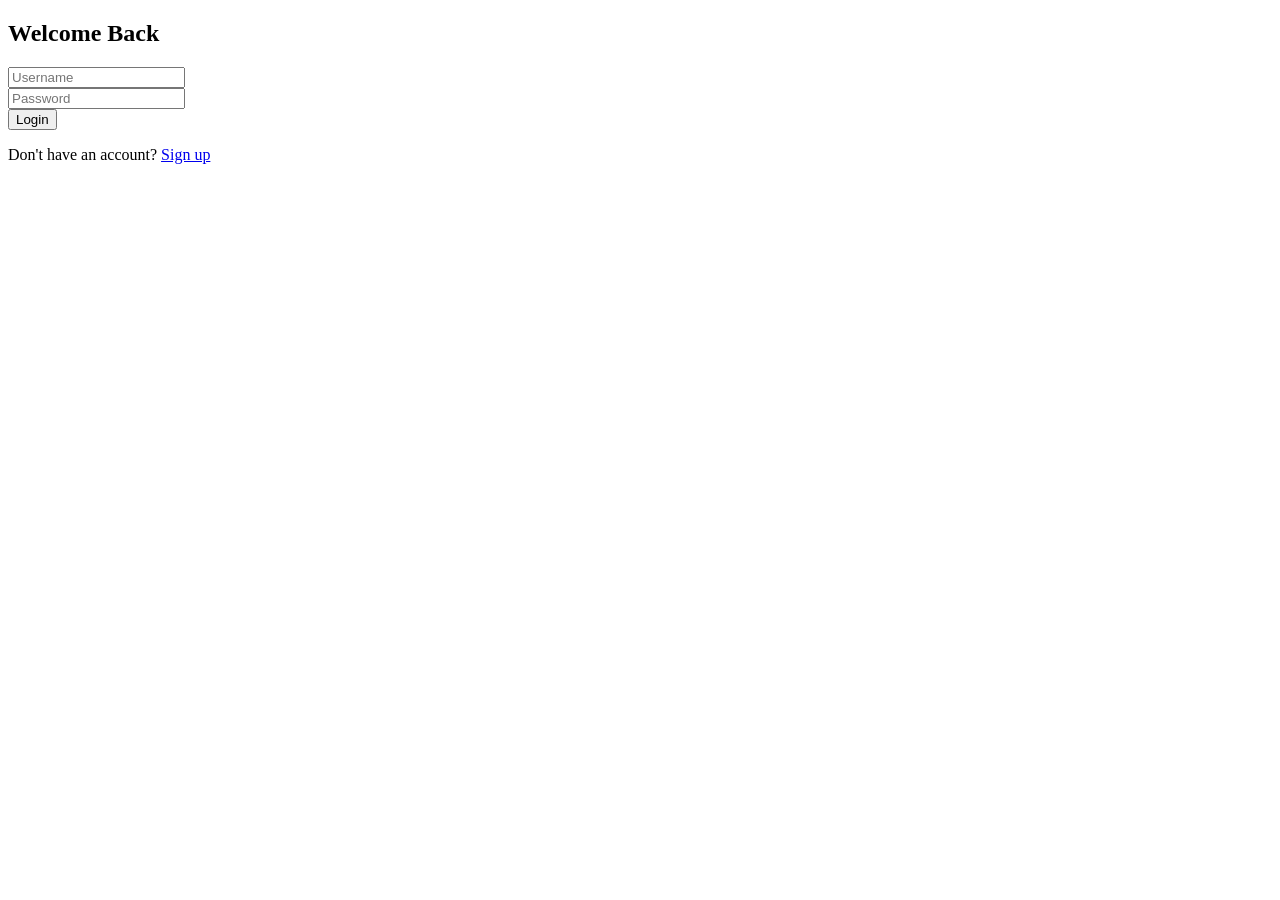
==== index.html @ f0856d86 "Add initial HTML structure for login page" ====
<!DOCTYPE html>
<html lang="en">
<head>
    <meta charset="UTF-8">
    <meta name="viewport" content="width=device-width, initial-scale=1.0">
    <title>Login Page</title>
    <link rel="stylesheet" href="style.css">
</head>
<body>
    <div class="login-container">
        <form id="login-form">
            <h2>Welcome Back</h2>
            <div class="input-group">
                <input type="text" id="username" placeholder="Username" required>
            </div>
            <div class="input-group">
                <input type="password" id="password" placeholder="Password" required>
            </div>
            <button type="submit">Login</button>
            <p class="message">Don't have an account? <a href="#">Sign up</a></p>
        </form>
    </div>
    <script src="script.js"></script>
</body>
</html>
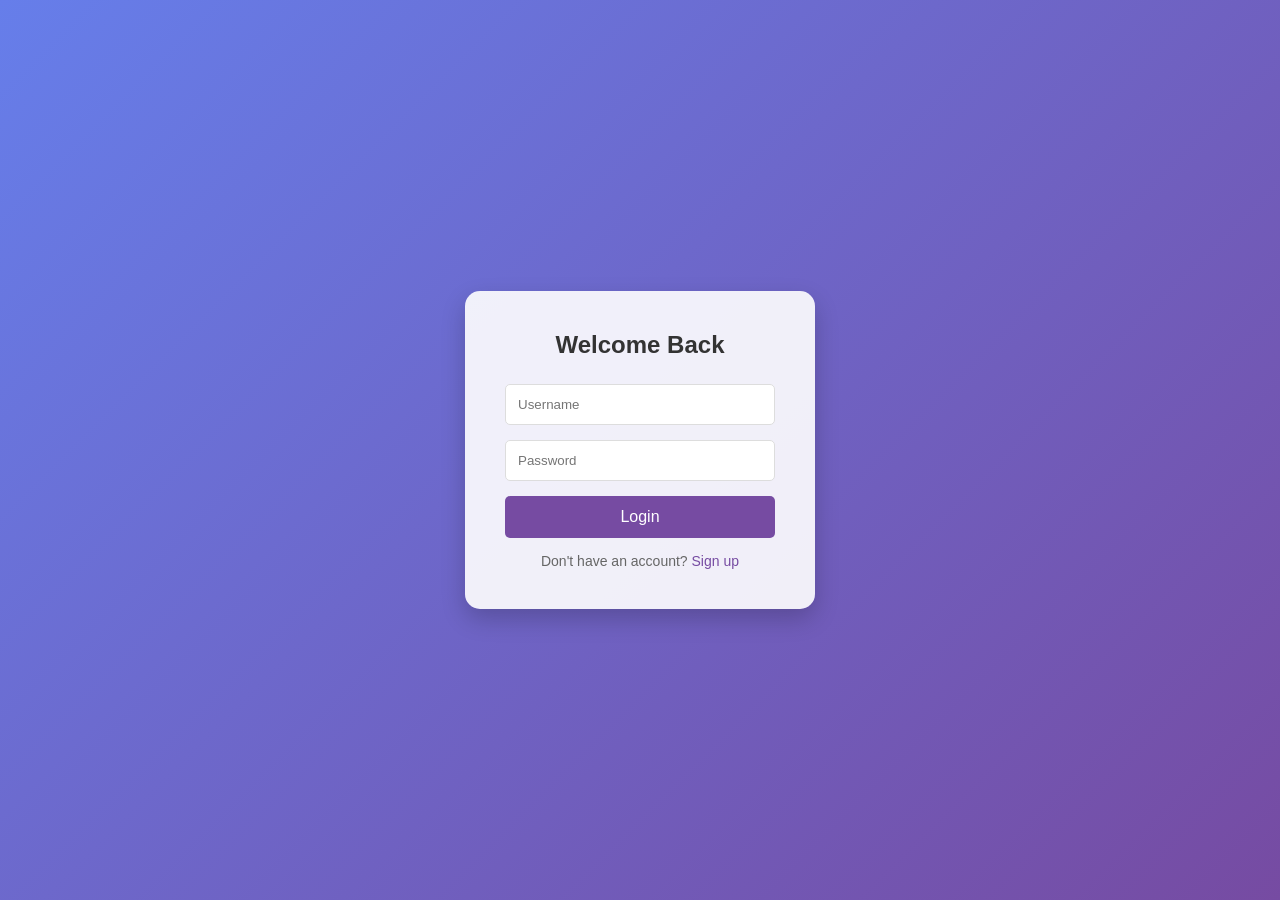
==== commit 8e5805d0: "Update index.html" ====
--- a/index.html
+++ b/index.html
@@ -17,7 +17,7 @@
                 <input type="password" id="password" placeholder="Password" required>
             </div>
             <button type="submit">Login</button>
-            <p class="message">Don't have an account? <a href="#">Sign up</a></p>
+            <p class="message">Don't have an account? <a href="signup.html">Sign up</a></p>
         </form>
     </div>
     <script src="script.js"></script>
--- a/style.css
+++ b/style.css
@@ -0,0 +1,71 @@
+* {
+    margin: 0;
+    padding: 0;
+    box-sizing: border-box;
+    font-family: 'Segoe UI', Tahoma, Geneva, Verdana, sans-serif;
+}
+
+body {
+    height: 100vh;
+    display: flex;
+    justify-content: center;
+    align-items: center;
+    background: linear-gradient(135deg, #667eea 0%, #764ba2 100%);
+}
+
+.login-container {
+    background: rgba(255, 255, 255, 0.9);
+    padding: 40px;
+    border-radius: 15px;
+    box-shadow: 0 10px 25px rgba(0,0,0,0.2);
+    width: 350px;
+    text-align: center;
+}
+
+h2 {
+    margin-bottom: 25px;
+    color: #333;
+}
+
+.input-group {
+    margin-bottom: 15px;
+}
+
+input {
+    width: 100%;
+    padding: 12px;
+    border: 1px solid #ddd;
+    border-radius: 5px;
+    outline: none;
+}
+
+input:focus {
+    border-color: #764ba2;
+}
+
+button {
+    width: 100%;
+    padding: 12px;
+    border: none;
+    border-radius: 5px;
+    background: #764ba2;
+    color: white;
+    font-size: 16px;
+    cursor: pointer;
+    transition: 0.3s;
+}
+
+button:hover {
+    background: #5a3782;
+}
+
+.message {
+    margin-top: 15px;
+    font-size: 14px;
+    color: #666;
+}
+
+.message a {
+    color: #764ba2;
+    text-decoration: none;
+}
